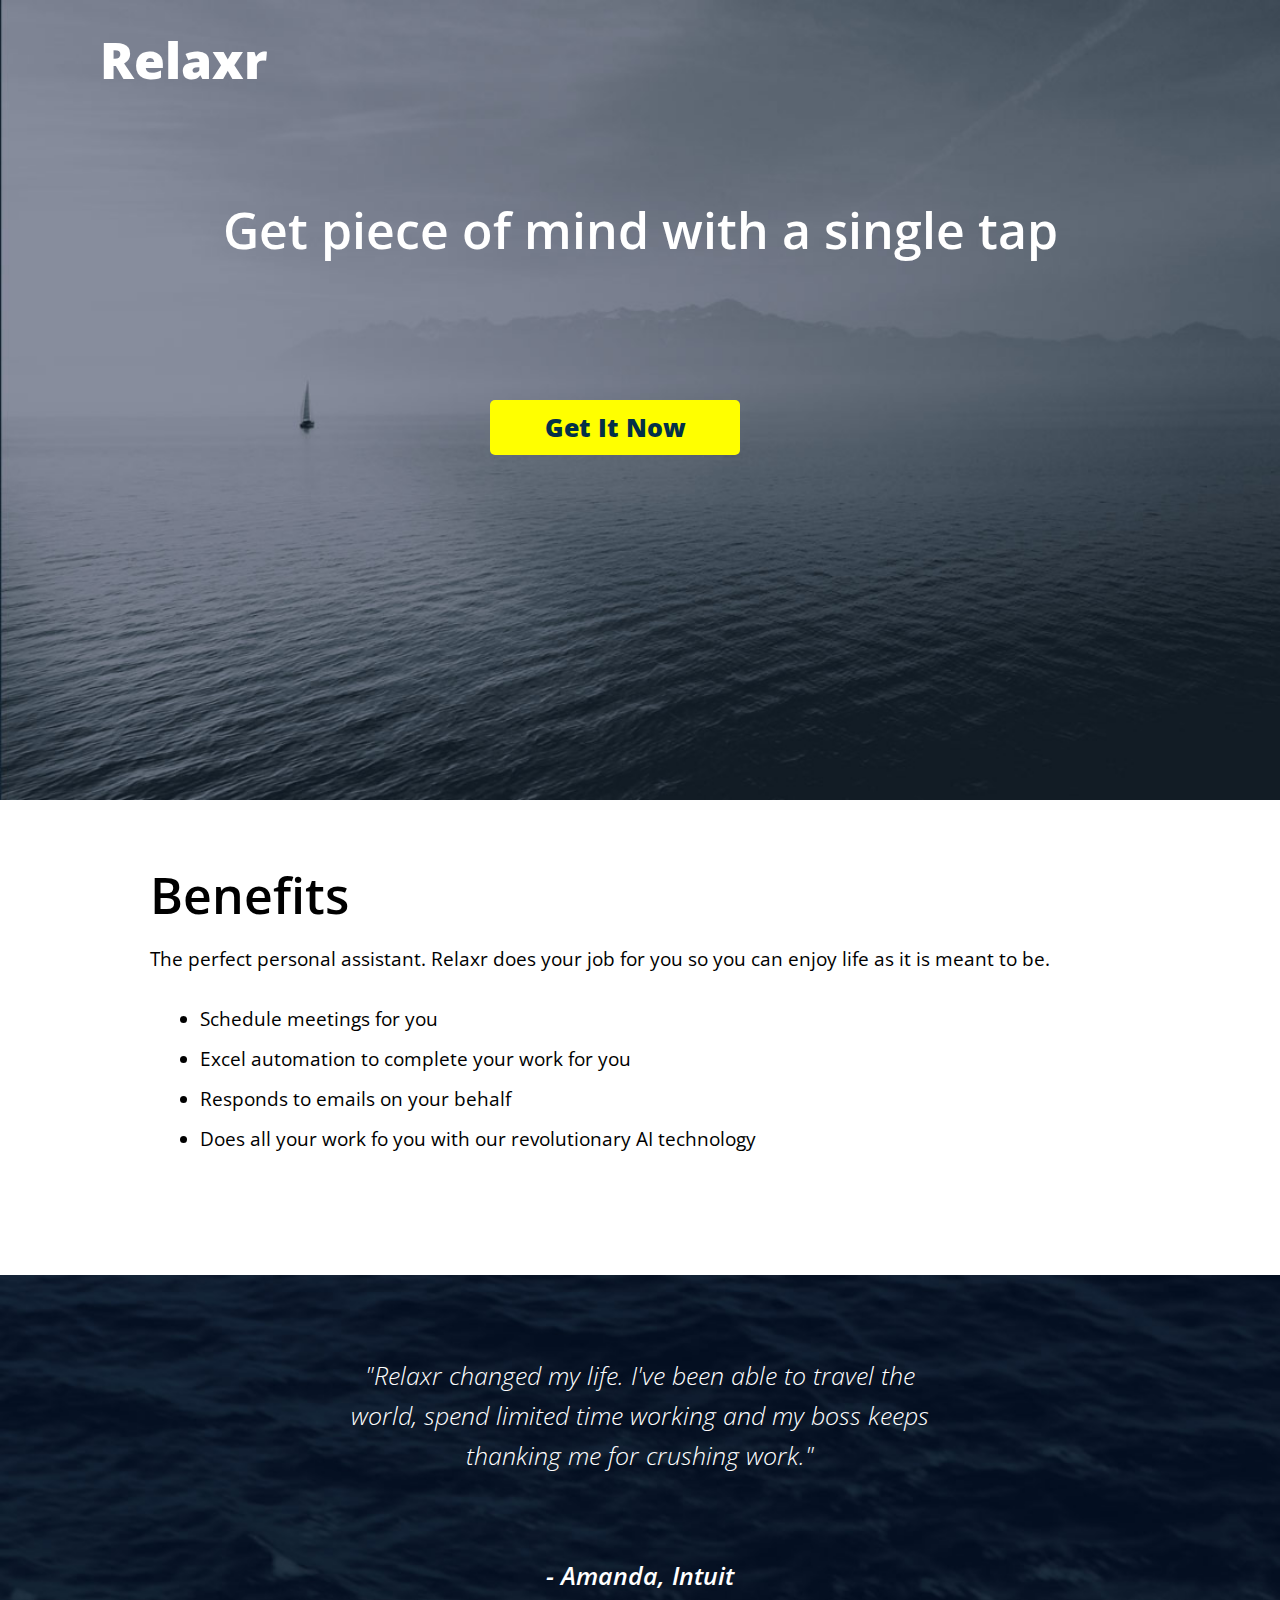
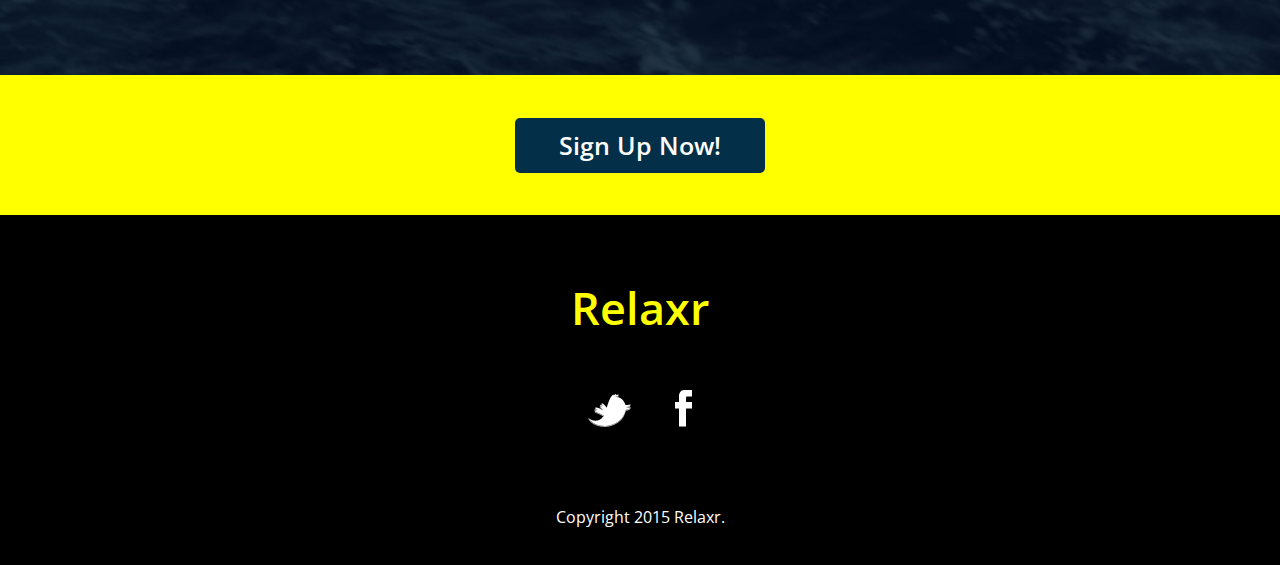
==== index.html @ f8e37bec "created new repo" ====
<!DOCTYPE html>
<html lang="en">
<head>
	<meta charset="UTF-8">
	<title>homework-relaxr</title>
	<link rel="stylesheet" href="reset.css">
	<link rel="stylesheet" href="style.css">
	<link href='https://fonts.googleapis.com/css?family=Open+Sans:300italic,300,600,800' rel='stylesheet' type='text/css'>
</head>
<body>
	<div id="box1">
			<header>
				<h1>Relaxr</h1>
			</header>
		<div class="quote">
			<h1>Get piece of mind with a single tap</h1>
		</div>	
		<div class="getbutton">
			<a href="#" class="button">Get It Now</a>
		</div>	
	</div>
	<div id="box2">
		<h2>Benefits</h2>
		<p>The perfect personal assistant. Relaxr does your job for you so you can enjoy life as it is meant to be.
		<ul>
			<li>Schedule meetings for you</li>
			<li>Excel automation to complete your work for you</li>
			<li>Responds to emails on your behalf</li>
			<li>Does all your work fo you with our revolutionary AI technology</li>
		</ul>
	</div>
	<div id="box3">
		<p>"Relaxr changed my life. I've been able to travel the world, spend limited time working and my boss keeps thanking me for crushing work."</p>
		<p><span>- Amanda, Intuit</span></p>
	</div>
	<div id="box4">
		<div class="signupbutton">
			<a href="#" class="signup">Sign Up Now!</a>
		</div>
	</div>
	<div id="box5">
		<h2>Relaxr</h2>
			<div class="icons">
				<div id="icons"><a href="#"><img src="images/twitter.png"></a></div>
				<div id="icons"><a href="#"><img src="images/facebook.png"></a></div>
			</div>
		<p>Copyright 2015 Relaxr.</p>
	</div>
</body>
</html>
---- style.css ----
body {
	font-family: 'Open Sans', sans-serif;
}
#box1 {
	background-image: url("images/header_bg.jpg");
	background-repeat: no-repeat;
	background-size: cover;
	height: 800px;
}
header {
	font-weight: 800;
	font-size: 50px;
	padding-top: 35px;
	padding-left: 100px;
	color: white;
}
.quote {
	font-size: 50px;
	font-weight: 600;
	text-align: center;
	padding-top: 120px;
	color: white;
}
.getbutton {
	margin: 0 auto;
	width: 300px;
	padding-top: 145px;
}
.button {
	margin: 0 auto;
	display: block;
	height: 55px;
	width: 250px;
	background: yellow;
	color: #033048;
	text-align: center;
	display: table-cell;
	vertical-align: middle;
	font-weight: 800;
	border-radius: 5px;
	font-size: 25px;
	text-decoration: none;
}
#box2 {
	background-color: white;
	height: 475px;
}
#box2 h2 {
	font-size: 50px;
	font-weight: 600;
	padding-left: 150px;
	padding-top: 70px;
}
#box2 p {
	padding-left: 150px;
	padding-top: 30px;
	font-size: 19px;
}
#box2 ul {
	padding-left: 200px;
	padding-top: 30px;
	list-style-type: disc;
	line-height: 40px;
	font-size: 19px;
}
#box3 {
	height: 400px;
	background-image: url("images/testimonial_bg.jpg");
	background-repeat: no-repeat;
	background-size: cover;
	color: white;
}
#box3 p {
	font-weight: 300;
	font-style: italic;
	text-align: center;
	font-size: 25px;
	padding-left: 350px;
	padding-right: 350px;
	padding-top: 80px;
	line-height: 40px;
}
#box3 span {
	font-weight: 600;
	padding-top: -40px;
}
#box4 {
	background-color: yellow;
	height: 140px;
}
.signupbutton {
	margin: 0 auto;
	width: 300px;
	padding-top: 43px;
	padding-left: 50px;
}
.signup {
	margin: 0 auto;
	display: block;
	height: 55px;
	width: 250px;
	background: #033048;
	color: white;
	text-align: center;
	display: table-cell;
	vertical-align: middle;
	font-weight: 600;
	border-radius: 5px;
	font-size: 25px;
	text-decoration: none;
}
#box5 {
	height: 350px;
	background-color: black;
}
#box5 h2 {
	text-align: center;
	color: yellow;
	font-weight: 600;
	font-size: 45px;
	padding-top: 70px;
}
#icons {
	display: inline-block;
	padding: 20px;
}
.icons {
	text-align: center;
	padding-top: 40px;
}
#box5 p {
	text-align: center;
	color: white;
	padding-top: 60px;
}
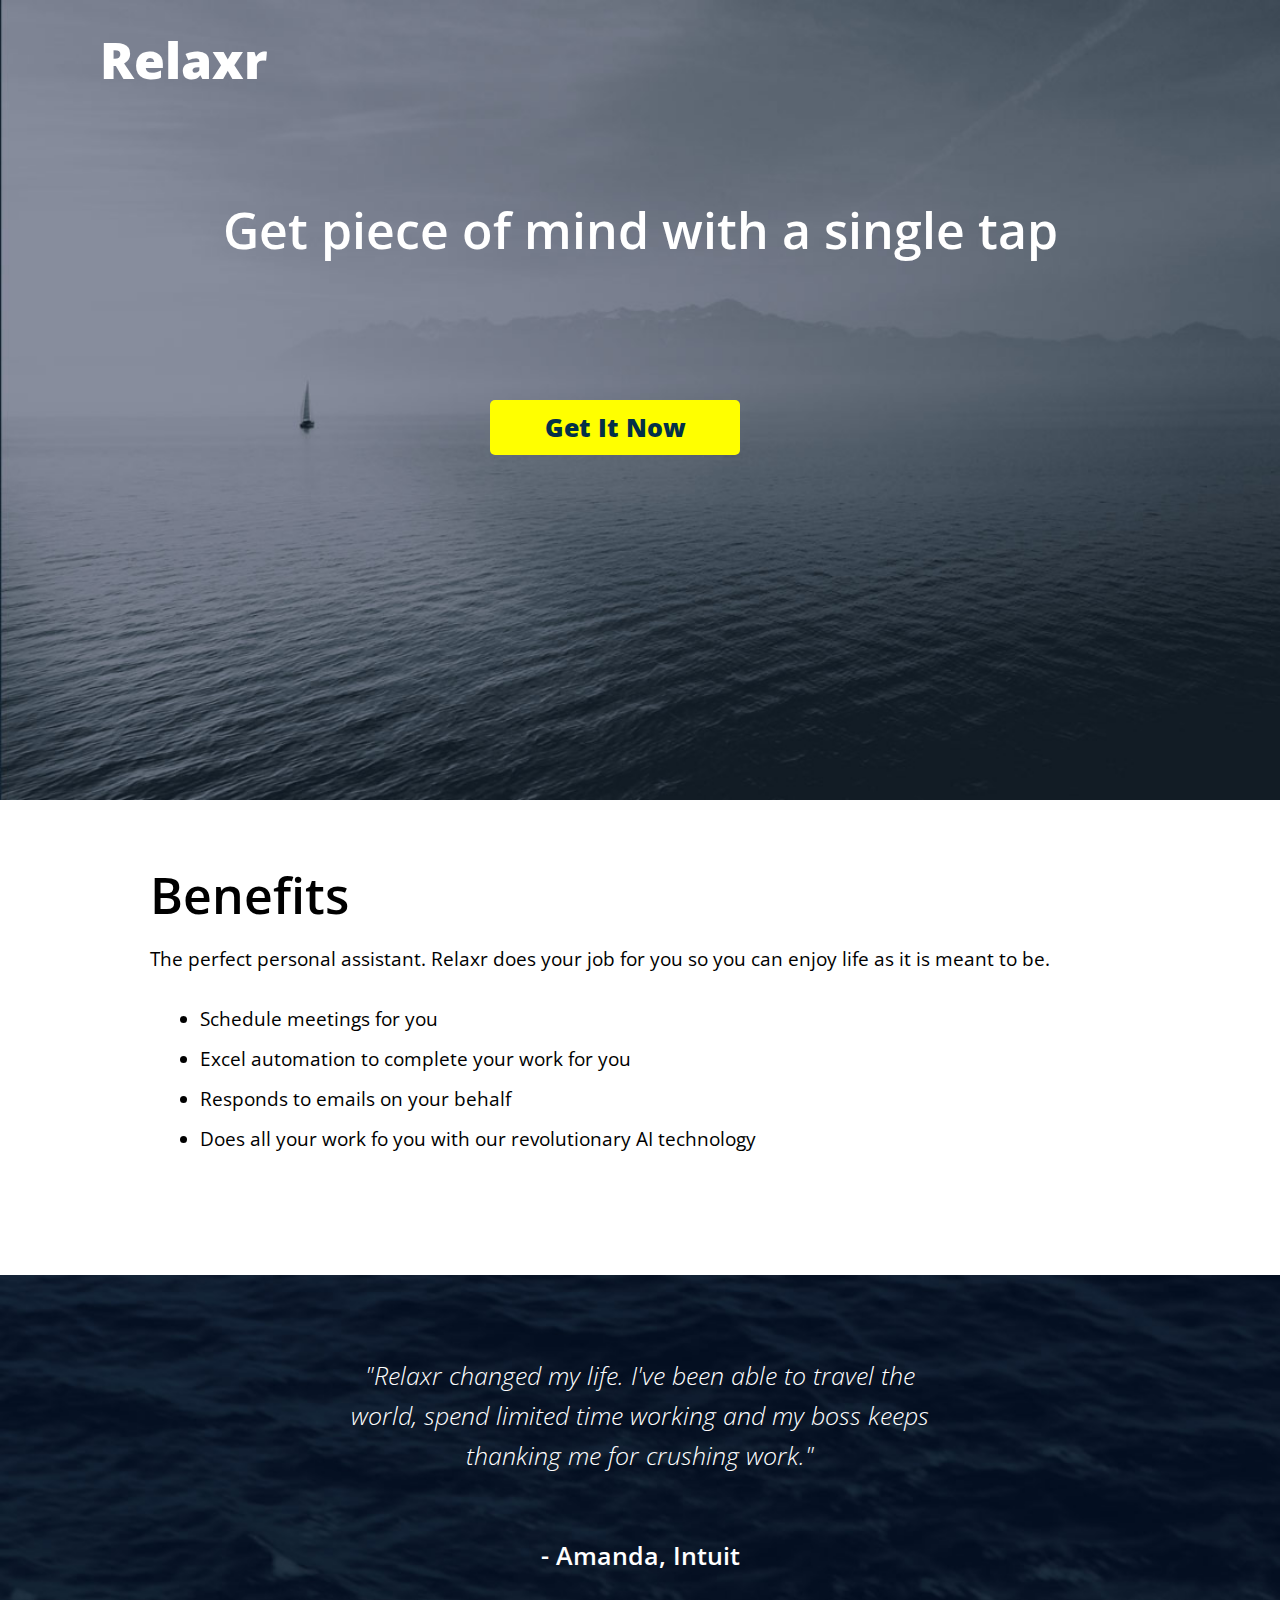
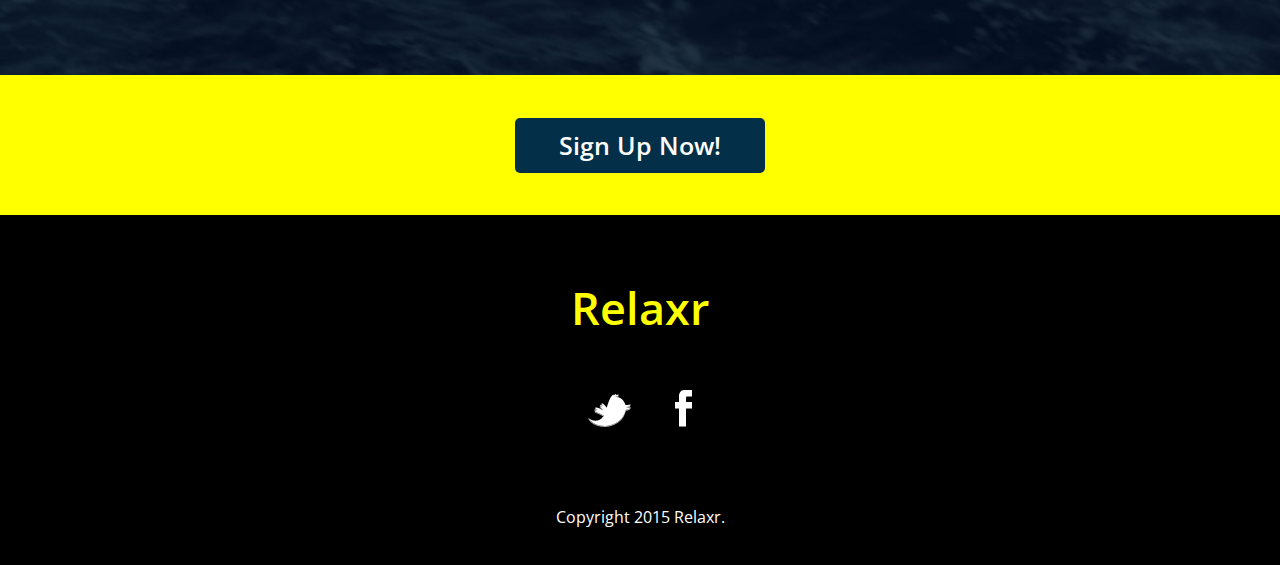
==== commit f43e2063: "fixed quote in box3" ====
--- a/index.html
+++ b/index.html
@@ -30,8 +30,8 @@
 		</ul>
 	</div>
 	<div id="box3">
-		<p>"Relaxr changed my life. I've been able to travel the world, spend limited time working and my boss keeps thanking me for crushing work."</p>
-		<p><span>- Amanda, Intuit</span></p>
+		<p>"Relaxr changed my life. I've been able to travel the world, spend limited time working and my boss keeps thanking me for crushing work."<span>- Amanda, Intuit</span></p>
+		
 	</div>
 	<div id="box4">
 		<div class="signupbutton">
--- a/style.css
+++ b/style.css
@@ -81,8 +81,10 @@
 	line-height: 40px;
 }
 #box3 span {
+	display: block;
+	font-style: normal;
 	font-weight: 600;
-	padding-top: -40px;
+	padding-top: 60px;
 }
 #box4 {
 	background-color: yellow;
